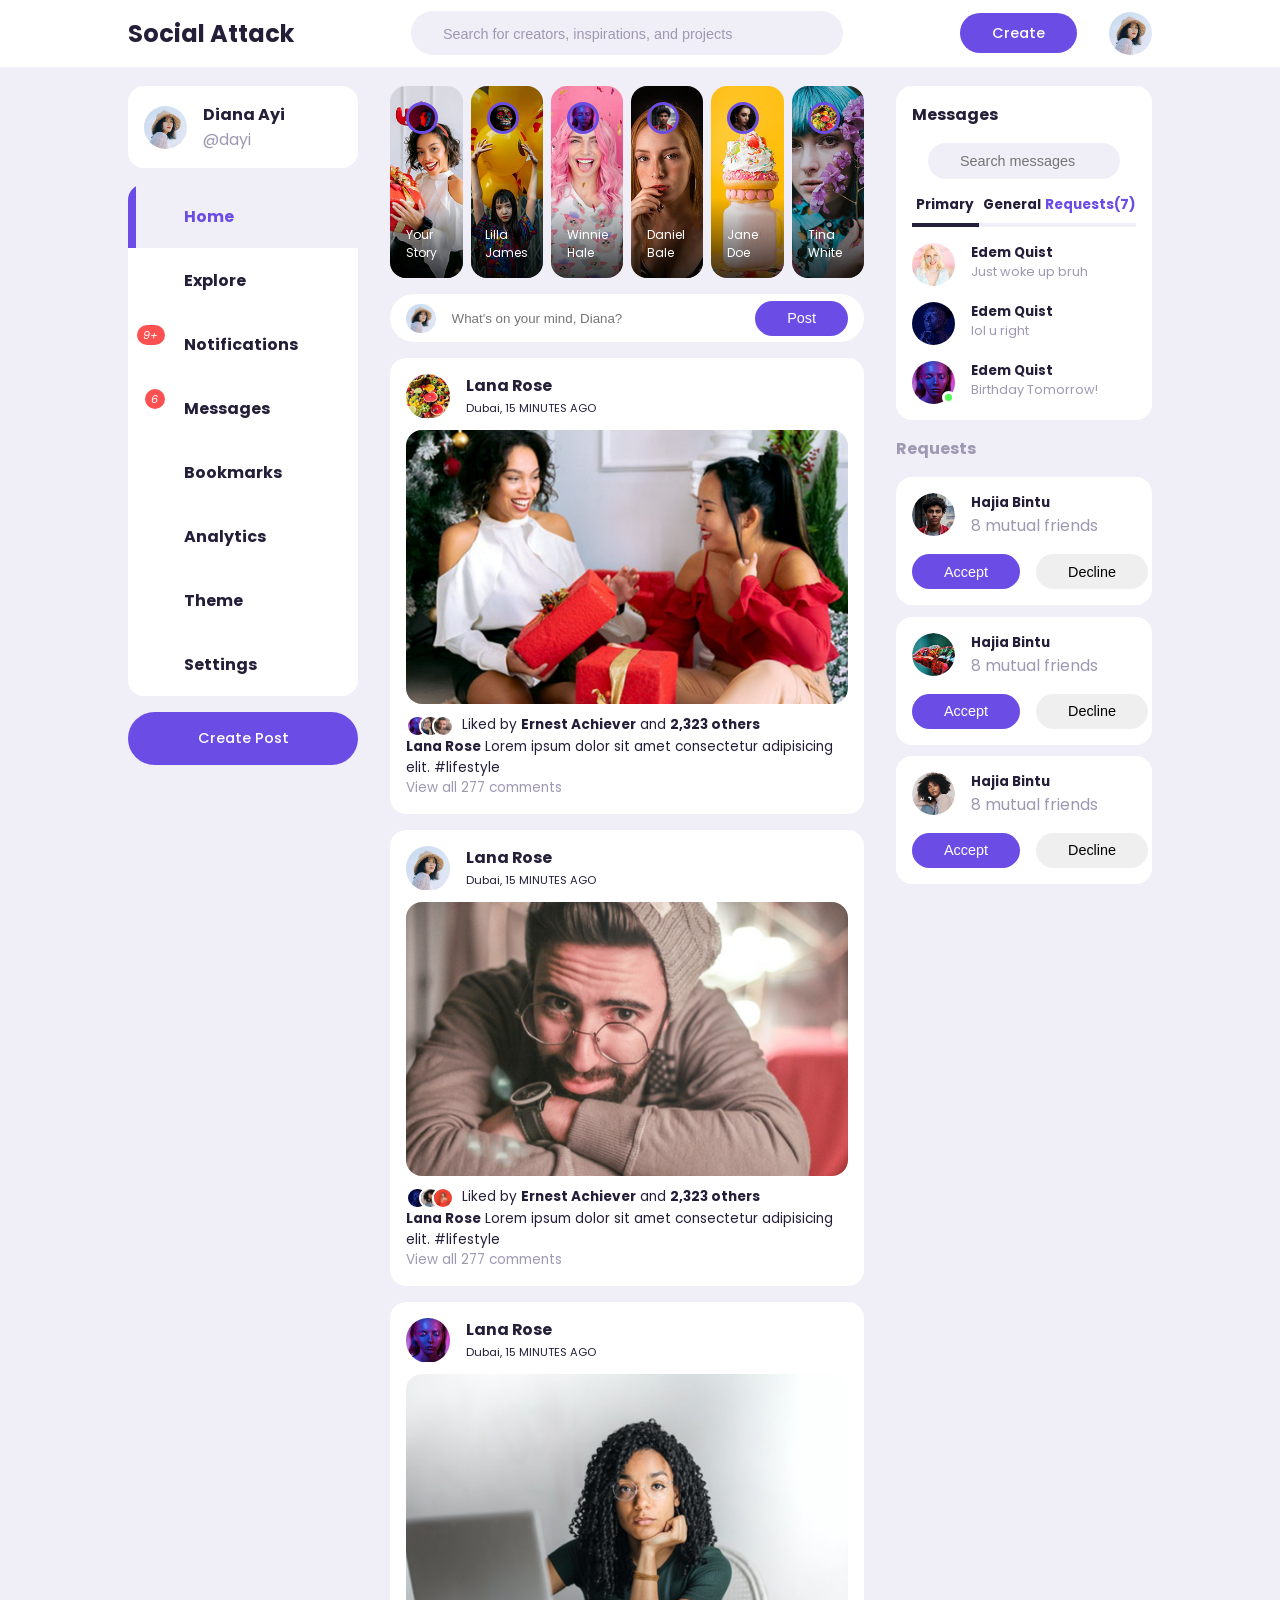
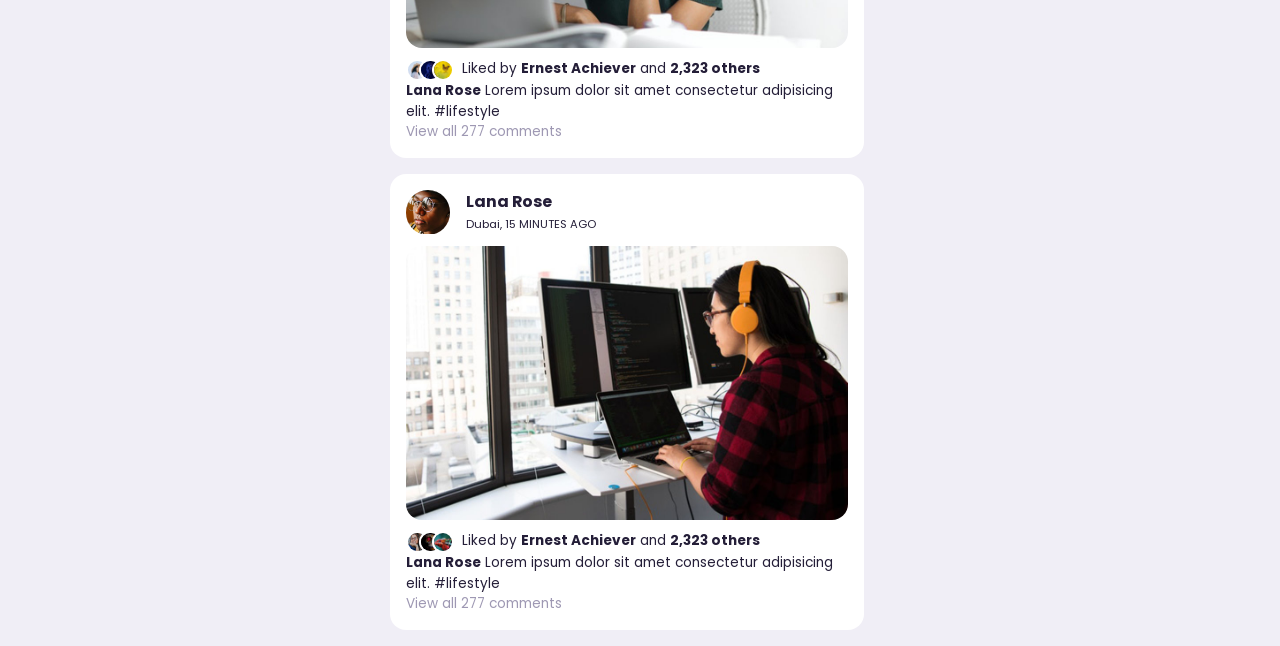
==== index.html @ d5c1ec06 "first commit" ====
<!DOCTYPE html>
<html lang="en">
  <head>
    <meta charset="UTF-8" />
    <meta name="viewport" content="width=device-width, initial-scale=1.0" />
    <title>Social Attack</title>
    <!-- ICONSOUT CDN -->
    <link
      rel="stylesheet"
      href="https://unicons.iconscout.com/release/v2.1.6/css/unicons.css"
    />
    <!-- STYLESHEET -->
    <link rel="stylesheet" href="./style.css" />
  </head>
  <body>
    <nav>
      <div class="container">
        <h2 class="log">Social Attack</h2>
        <div class="search-bar">
          <i class="uil uil-search"></i>
          <input
            type="search"
            placeholder="Search for creators, inspirations, and projects"
          />
        </div>
        <div class="create">
          <label class="btn btn-primary" for="create-post">Create</label>
          <div class="profile-photo">
            <img src="./images/profile-1.jpg" />
          </div>
        </div>
      </div>
    </nav>

    <!--------------------- MAIN ----------------------->
    <main>
      <div class="container">
        <!--------------------- LEFT ----------------------->
        <div class="left">
          <a class="profile">
            <div class="profile-photo">
              <img src="./images/profile-1.jpg" />
            </div>
            <div class="handle">
              <h4>Diana Ayi</h4>
              <p class="text-muted">@dayi</p>
            </div>
          </a>

          <!--------------------- SIDEBAR ----------------------->
          <div class="sidebar">
            <a class="menu-item active">
              <span><i class="uil uil-home"></i></span>
              <h3>Home</h3>
            </a>

            <a class="menu-item">
              <span><i class="uil uil-compass"></i></span>
              <h3>Explore</h3>
            </a>

            <a class="menu-item" id="notifications">
              <span
                ><i class="uil uil-bell"
                  ><small class="notification-count">9+</small></i
                ></span
              >
              <h3>Notifications</h3>
              <!-- NOTIFICATION POPUP -->
              <div class="notifications-popup">
                <div>
                  <div class="profile-photo">
                    <img src="images/profile-2.jpg" />
                  </div>
                  <div class="notification-body">
                    <b>Keke Benjamin</b> accepted your friend request
                    <small class="text-muted">2 DAYS AGO</small>
                  </div>
                </div>
                <div>
                  <div class="profile-photo">
                    <img src="images/profile-3.jpg" />
                  </div>
                  <div class="notification-body">
                    <b>John Doe</b> commented on your post
                    <small class="text-muted">1 HOUR AGO</small>
                  </div>
                </div>
                <div>
                  <div class="profile-photo">
                    <img src="images/profile-4.jpg" />
                  </div>
                  <div class="notification-body">
                    <b>Mary Oppong</b> and <b>283 others </b> liked your post
                    <small class="text-muted">4 MINUTES AGO</small>
                  </div>
                </div>
                <div>
                  <div class="profile-photo">
                    <img src="images/profile-5.jpg" />
                  </div>
                  <div class="notification-body">
                    <b>Doris Y. Lartey</b> commented on a post you are tagged
                    <small class="text-muted">1 HOUR AGO</small>
                  </div>
                </div>
                <div>
                  <div class="profile-photo">
                    <img src="images/profile-6.jpg" />
                  </div>
                  <div class="notification-body">
                    <b>Donald Trump</b> commented on a post you are tagged
                    <small class="text-muted">1 HOUR AGO</small>
                  </div>
                </div>
                <div>
                  <div class="profile-photo">
                    <img src="images/profile-7.jpg" />
                  </div>
                  <div class="notification-body">
                    <b>Kane Doe</b> commented on your post
                    <small class="text-muted">1 HOUR AGO</small>
                  </div>
                </div>
              </div>
              <!-- END OF NOTIFICATION POPUP -->
            </a>

            <a class="menu-item" id="messages-notifications">
              <span
                ><i class="uil uil-envelope-alt"
                  ><small class="notification-count">6</small></i
                ></span
              >
              <h3>Messages</h3>
            </a>

            <a class="menu-item">
              <span><i class="uil uil-bookmark"></i></span>
              <h3>Bookmarks</h3>
            </a>

            <a class="menu-item">
              <span><i class="uil uil-chart-line"></i></span>
              <h3>Analytics</h3>
            </a>

            <a class="menu-item">
              <span><i class="uil uil-palette"></i></span>
              <h3>Theme</h3>
            </a>

            <a class="menu-item">
              <span><i class="uil uil-setting"></i></span>
              <h3>Settings</h3>
            </a>
          </div>
          <!--------------------- END OF SIDEBAR ----------------------->
          <label for="create-post" class="btn btn-primary">Create Post</label>
        </div>
        <!--------------------- END OF LEFT ----------------------->

        <!--------------------- MIDDLE ----------------------->
        <div class="middle">
          <!--------------------- STORIES ----------------------->
          <div class="stories">
            <div class="story">
              <div class="profile-photo">
                <img src="./images/profile-8.jpg" />
              </div>
              <p class="name">Your Story</p>
            </div>
            <div class="story">
              <div class="profile-photo">
                <img src="./images/profile-9.jpg" />
              </div>
              <p class="name">Lilla James</p>
            </div>
            <div class="story">
              <div class="profile-photo">
                <img src="./images/profile-10.jpg" />
              </div>
              <p class="name">Winnie Hale</p>
            </div>
            <div class="story">
              <div class="profile-photo">
                <img src="./images/profile-11.jpg" />
              </div>
              <p class="name">Daniel Bale</p>
            </div>
            <div class="story">
              <div class="profile-photo">
                <img src="./images/profile-12.jpg" />
              </div>
              <p class="name">Jane Doe</p>
            </div>
            <div class="story">
              <div class="profile-photo">
                <img src="./images/profile-13.jpg" />
              </div>
              <p class="name">Tina White</p>
            </div>
          </div>
          <!--------------------- END OF STORIES ----------------------->
          <form class="create-post">
            <div class="profile-photo">
              <img src="./images/profile-1.jpg" />
            </div>
            <input
              type="text"
              placeholder="What's on your mind, Diana?"
              id="create-post"
            />
            <input type="submit" value="Post" class="btn btn-primary" />
          </form>

          <!--------------------- FEEDS ----------------------->
          <div class="feeds">
            <!--------------------- FEED 1 ----------------------->
            <div class="feed">
              <div class="head">
                <div class="user">
                  <div class="profile-photo">
                    <img src="./images/profile-13.jpg" />
                  </div>
                  <div class="ingo">
                    <h3>Lana Rose</h3>
                    <small>Dubai, 15 MINUTES AGO</small>
                  </div>
                </div>
                <span class="edit">
                  <i class="uil uil-ellipsis-h"></i>
                </span>
              </div>
              <div class="photo">
                <img src="./images/feed-1.jpg" />
              </div>
              <div class="action-button">
                <div class="interaction-buttons">
                  <span><i class="uil uil-heart"></i></span>
                  <span><i class="uil uil-comment-dots"></i></span>
                  <span><i class="uil uil-share-alt"></i></span>
                </div>
                <div class="bookmark">
                  <span><i class="uil uil-bookmark-full"></i></span>
                </div>
              </div>
              <div class="liked-by">
                <span><img src="./images/profile-10.jpg" /></span>
                <span><img src="./images/profile-4.jpg" /></span>
                <span><img src="./images/profile-15.jpg" /></span>
                <p>Liked by <b>Ernest Achiever</b> and <b>2,323 others</b></p>
              </div>
              <div class="caption">
                <p>
                  <b>Lana Rose</b> Lorem ipsum dolor sit amet consectetur
                  adipisicing elit. <span class="harsh-tag">#lifestyle</span>
                </p>
              </div>
              <div class="comments text-muted">View all 277 comments</div>
            </div>
            <!--------------------- END OF FEED ----------------------->
            <!--------------------- FEED 2 ----------------------->
            <div class="feed">
              <div class="head">
                <div class="user">
                  <div class="profile-photo">
                    <img src="./images/profile-1.jpg" />
                  </div>
                  <div class="ingo">
                    <h3>Lana Rose</h3>
                    <small>Dubai, 15 MINUTES AGO</small>
                  </div>
                </div>
                <span class="edit">
                  <i class="uil uil-ellipsis-h"></i>
                </span>
              </div>
              <div class="photo">
                <img src="./images/feed-2.jpg" />
              </div>
              <div class="action-button">
                <div class="interaction-buttons">
                  <span><i class="uil uil-heart"></i></span>
                  <span><i class="uil uil-comment-dots"></i></span>
                  <span><i class="uil uil-share-alt"></i></span>
                </div>
                <div class="bookmark">
                  <span><i class="uil uil-bookmark-full"></i></span>
                </div>
              </div>
              <div class="liked-by">
                <span><img src="./images/profile-7.jpg" /></span>
                <span><img src="./images/profile-3.jpg" /></span>
                <span><img src="./images/profile-5.jpg" /></span>
                <p>Liked by <b>Ernest Achiever</b> and <b>2,323 others</b></p>
              </div>
              <div class="caption">
                <p>
                  <b>Lana Rose</b> Lorem ipsum dolor sit amet consectetur
                  adipisicing elit. <span class="harsh-tag">#lifestyle</span>
                </p>
              </div>
              <div class="comments text-muted">View all 277 comments</div>
            </div>
            <!--------------------- END OF FEED ----------------------->
            <!--------------------- FEED 3 ----------------------->
            <div class="feed">
              <div class="head">
                <div class="user">
                  <div class="profile-photo">
                    <img src="./images/profile-10.jpg" />
                  </div>
                  <div class="ingo">
                    <h3>Lana Rose</h3>
                    <small>Dubai, 15 MINUTES AGO</small>
                  </div>
                </div>
                <span class="edit">
                  <i class="uil uil-ellipsis-h"></i>
                </span>
              </div>
              <div class="photo">
                <img src="./images/feed-7.jpg" />
              </div>
              <div class="action-button">
                <div class="interaction-buttons">
                  <span><i class="uil uil-heart"></i></span>
                  <span><i class="uil uil-comment-dots"></i></span>
                  <span><i class="uil uil-share-alt"></i></span>
                </div>
                <div class="bookmark">
                  <span><i class="uil uil-bookmark-full"></i></span>
                </div>
              </div>
              <div class="liked-by">
                <span><img src="./images/profile-1.jpg" /></span>
                <span><img src="./images/profile-7.jpg" /></span>
                <span><img src="./images/profile-14.jpg" /></span>
                <p>Liked by <b>Ernest Achiever</b> and <b>2,323 others</b></p>
              </div>
              <div class="caption">
                <p>
                  <b>Lana Rose</b> Lorem ipsum dolor sit amet consectetur
                  adipisicing elit. <span class="harsh-tag">#lifestyle</span>
                </p>
              </div>
              <div class="comments text-muted">View all 277 comments</div>
            </div>
            <!--------------------- END OF FEED ----------------------->
            <!--------------------- FEED 4 ----------------------->
            <div class="feed">
              <div class="head">
                <div class="user">
                  <div class="profile-photo">
                    <img src="./images/profile-18.jpg" />
                  </div>
                  <div class="ingo">
                    <h3>Lana Rose</h3>
                    <small>Dubai, 15 MINUTES AGO</small>
                  </div>
                </div>
                <span class="edit">
                  <i class="uil uil-ellipsis-h"></i>
                </span>
              </div>
              <div class="photo">
                <img src="./images/feed-6.jpg" />
              </div>
              <div class="action-button">
                <div class="interaction-buttons">
                  <span><i class="uil uil-heart"></i></span>
                  <span><i class="uil uil-comment-dots"></i></span>
                  <span><i class="uil uil-share-alt"></i></span>
                </div>
                <div class="bookmark">
                  <span><i class="uil uil-bookmark-full"></i></span>
                </div>
              </div>
              <div class="liked-by">
                <span><img src="./images/profile-4.jpg" /></span>
                <span><img src="./images/profile-9.jpg" /></span>
                <span><img src="./images/profile-19.jpg" /></span>
                <p>Liked by <b>Ernest Achiever</b> and <b>2,323 others</b></p>
              </div>
              <div class="caption">
                <p>
                  <b>Lana Rose</b> Lorem ipsum dolor sit amet consectetur
                  adipisicing elit. <span class="harsh-tag">#lifestyle</span>
                </p>
              </div>
              <div class="comments text-muted">View all 277 comments</div>
            </div>
            <!--------------------- END OF FEED ----------------------->
          </div>
        </div>

        <!--------------------- RIGHT ----------------------->
        <div class="right">
          <div class="messages">
            <div class="heading">
              <h4>Messages</h4>
              <i class="uil uil-edit"></i>
            </div>
            <!--------------------- SEARCH BAR ----------------------->
            <div class="search-bar">
              <i class="uil uil-search"></i>
              <input
                type="search"
                placeholder="Search messages"
                id="message-search"
              />
            </div>
            <!--------------------- MESSAGES CATEGORY ----------------------->
            <div class="category">
              <h6 class="active">Primary</h6>
              <h6>General</h6>
              <h6 class="message-requests">Requests(7)</h6>
            </div>
            <!--------------------- MESSAGE ----------------------->
            <div class="message">
              <div class="profile-photo">
                <img src="./images/profile-17.jpg" />
              </div>
              <div class="message-body">
                <h5>Edem Quist</h5>
                <p class="text-muted">Just woke up bruh</p>
              </div>
            </div>
            <!--------------------- MESSAGE ----------------------->
            <div class="message">
              <div class="profile-photo">
                <img src="./images/profile-7.jpg" />
              </div>
              <div class="message-body">
                <h5>Edem Quist</h5>
                <p class="text-muted">lol u right</p>
              </div>
            </div>
            <!--------------------- MESSAGE ----------------------->
            <div class="message">
              <div class="profile-photo">
                <img src="./images/profile-10.jpg" />
                <div class="active"></div>
              </div>
              <div class="message-body">
                <h5>Edem Quist</h5>
                <p class="text-muted">Birthday Tomorrow!</p>
              </div>
            </div>
          </div>
          <!--------------------- END OF MESSAGES ----------------------->
          <!--------------------- FRIEND REQUESTS ----------------------->
          <div class="friend-requests">
            <h4>Requests</h4>
            <div class="request">
              <div class="info">
                <div class="profile-photo">
                  <img src="./images/profile-11.jpg" alt="" />
                </div>
                <div>
                  <h5>Hajia Bintu</h5>
                  <p class="text-muted">8 mutual friends</p>
                </div>
              </div>
              <div class="action">
                <button class="btn btn-primary">Accept</button>
                <button class="btn">Decline</button>
              </div>
            </div>
            <div class="request">
              <div class="info">
                <div class="profile-photo">
                  <img src="./images/profile-19.jpg" alt="" />
                </div>
                <div>
                  <h5>Hajia Bintu</h5>
                  <p class="text-muted">8 mutual friends</p>
                </div>
              </div>
              <div class="action">
                <button class="btn btn-primary">Accept</button>
                <button class="btn">Decline</button>
              </div>
            </div>
            <div class="request">
              <div class="info">
                <div class="profile-photo">
                  <img src="./images/profile-3.jpg" alt="" />
                </div>
                <div>
                  <h5>Hajia Bintu</h5>
                  <p class="text-muted">8 mutual friends</p>
                </div>
              </div>
              <div class="action">
                <button class="btn btn-primary">Accept</button>
                <button class="btn">Decline</button>
              </div>
            </div>
          </div>
          <!--------------------- END OF FRIEND REQUESTS ----------------------->
        </div>
      </div>
    </main>
    <!--------------------- THEME CUSTOMIZATION ----------------------->
    <div class="customize-theme">
      <div class="card">
        <h2>Customize your view</h2>
        <p>Manage your font size, colour and background.</p>
        <!--------------------- FONT SIZES ----------------------->
        <div class="font-size">
          <h4>Font Size</h4>
          <div>
            <h6>Aa</h6>
            <div class="choose-size">
              <span class="font-size-1"></span>
              <span class="font-size-2 active"></span>
              <span class="font-size-3"></span>
              <span class="font-size-4"></span>
              <span class="font-size-5"></span>
            </div>
            <h3>Aa</h3>
          </div>
        </div>

        <!--------------------- PRIMARY COLORS ----------------------->
        <div class="color">
          <h4>Color</h4>
          <div class="choose-color">
            <span class="color-1 active"></span>
            <span class="color-2"></span>
            <span class="color-3"></span>
            <span class="color-4"></span>
            <span class="color-5"></span>
          </div>
        </div>

        <!--------------------- BACKGROUND COLORS ----------------------->
        <div class="background">
          <h4>Background</h4>
          <div class="choose-bg">
            <div class="bg-1 active">
              <span></span>
              <h5 for="bg-1">Light</h5>
            </div>
            <div class="bg-2">
              <span></span>
              <h5 for="bg-2">Dim</h5>
            </div>
            <div class="bg-3">
              <span></span>
              <h5 for="bg-3">Lights out</h5>
            </div>
          </div>
        </div>
      </div>
    </div>
  </body>
</html>
---- style.css ----
@import url('https://fonts.googleapis.com/css2?family=Poppins:wght@300;400;500;600&display=swap');

:root{
    --color-white: hsl(252, 30%, 100%);
    --color-light: hsl(252, 30%, 95%);
    --color-gray: hsl(252, 15%, 65%);
    --color-primary: hsl(252, 75%, 60%);
    --color-secondary: hsl(252, 100%, 90%);
    --color-success: hsl(120, 95%, 65%);
    --color-danger: hsl(0, 95%, 65%);
    --color-dark: hsl(252, 30%, 17%);
    --color-black: hsl(252, 30%, 10%);
    
    --border-radius: 2rem;
    --card-border-radius: 1rem;
    --btn-padding: 0.6rem 2rem;
    --search-padding: 0.6rem 1rem;
    --card-padding: 1rem;

    --sticky-top-left: 5.4rem;
    --sticky-top-right: -18rem;
}

*,
*::before,
*::after {
    margin: 0;
    padding: 0;
    outline: 0;
    box-sizing: border-box;
    text-decoration: none;
    list-style: none;
    border: none;
}

body{
    font-family: "Poppins", sans-serif;
    color: var(--color-dark);
    background-color: var(--color-light);
    overflow-x: hidden;
}

/* GENERAL STYLES*/
.container {
    width: 80%;
    margin: 0 auto;
}

.profile-photo {
    width: 2.7rem;
    aspect-ratio: 1/1;
    border-radius: 50%;
    overflow: hidden;
}

img {
    display: block;
    width: 100%;
}

.btn {
    display: inline-block;
    padding: var(--btn-padding);
    font-weight: 500;
    border-radius: var(--border-radius);
    cursor: pointer;
    transition: all 300ms ease;
    font-size: 0.9rem;
}

.btn:hover {
    opacity: 0.8;
}

.btn-primary {
    background: var(--color-primary);
    color: white;
}

.text-bold {
    font-weight: 500;
}

.text-muted {
    color: var(--color-gray);
}


/*=========== NAVBAR ===========*/
nav {
    width: 100%;
    background: var(--color-white);
    padding: 0.7rem 0;
    position: fixed;
    top: 0;
    z-index: 10;
}

nav .container {
    display: flex;
    align-items: center;
    justify-content: space-between;
}

.search-bar {
    background: var(--color-light);
    border-radius: var(--border-radius);
    padding: var(--search-padding);
}

.search-bar input[type="search"] {
    background: transparent;
    width: 30vw;
    margin-left: 1rem;
    font-size: 0.9rem;
    color: var(--color-dark);
}

nav .search-bar input[type="search"]::placeholder {
    color: var(--color-gray);
}

nav .create {
    display: flex;
    align-items: center;
    gap: 2rem;
}

/*=========== MAIN ===========*/
main {
    position: relative;
    top: 5.4rem;
}

main .container {
    display: grid;
    grid-template-columns: 18vw auto 20vw;
    column-gap: 2rem;
    position: relative;
}

/*=========== LEFT ===========*/
main .container .left {
    height: max-content;
    position: sticky;
    top: var(--sticky-top-left);
}

main .container .left .profile {
    padding: var(--card-padding);
    background: var(--color-white);
    border-radius: var(--card-border-radius);
    display: flex;
    align-items: center;
    column-gap: 1rem;
    width: 100%;
}

/*=========== SIDEBAR ===========*/
.left .sidebar {
    margin-top: 1rem;
    background: var(--color-white);
    border-radius: var(--card-border-radius);
}

.left .sidebar .menu-item {
    display: flex;
    align-items: center;
    height: 4rem;
    cursor: pointer;
    transition: all 300ms ease;
    position: relative;
}

.left .sidebar .menu-item:hover {
    background: var(--color-light);
}

.left .sidebar i {
    font-size: 1.4rem;
    color: var(--color-gray);
    margin-left: 2rem;
    position: relative;
}

.left .sidebar i .notification-count {
    background: var(--color-danger);
    color: white;
    font-size: 0.7rem;
    width: fit-content;
    border-radius: 0.8rem;
    padding: 0.1rem 0.4rem;
    position: absolute;
    top: -0.2rem;
    right: -0.3rem;
}

.left .sidebar h3 {
    margin-left: 1.5rem;
    font-size: 1rem;
}

.left .sidebar .active {
    background: var(--color-light);
}

.left .sidebar .active i,
.left .sidebar .active h3 {
    color: var(--color-primary);
}

.left .sidebar .active::before {
    content: "";
    display: block;
    width: 0.5rem;
    height: 100%;
    position: absolute;
    background: var(--color-primary);
}

.left .sidebar .menu-item:first-child.active {
    border-top-left-radius: var(--card-border-radius);
    overflow: hidden;
}

.left .sidebar .menu-item:last-child.active {
    border-bottom-left-radius: var(--card-border-radius);
    overflow: hidden;
}

.left .btn {
    margin-top: 1rem;
    width: 100%;
    text-align: center;
    padding: 1rem 0;
}

/*=========== NOTIFICATION POPUP ===========*/

.left .notifications-popup {
    position: absolute;
    top: 0;
    left: 110%;
    width: 30rem;
    background: var(--color-white);
    border-radius: var(--card-border-radius);
    padding: var(--card-padding);
    box-shadow: 0 0 2rem hsl(var(--color-primary), 75%, 60%, 25%);
    z-index: 8;
    display: none;
}

.left .notifications-popup::before {
    content: "";
    width: 1.2rem;
    height: 1.2rem;
    display: block;
    background: var(--color-white);
    position: absolute;
    left: -0.6rem;
    transform: rotate(45deg);
}

.left .notifications-popup > div {
    display: flex;
    align-items: start;
    gap: 1rem;
    margin-bottom: 1rem;
}

.left .notifications-popup small {
    display: block;
}

/*=========== MIDDLE ===========*/
.middle .stories {
    display: flex;
    justify-content: space-between;
    height: 12rem;
    gap: 0.5rem;
}

.middle .stories .story {
    padding: var(--card-padding);
    border-radius: var(--card-border-radius);
    display: flex;
    flex-direction: column;
    justify-content: space-between;
    align-items: center;
    color: white;
    font-size: 0.75rem;
    width: 100%;
    position: relative;
    overflow: hidden;
}

.middle .stories .story::before {
    content: "";
    display: block;
    width: 100%;
    height: 5rem;
    background: linear-gradient(transparent,rgba(0, 0, 0, 0.75));
    position: absolute;
    bottom: 0;
}

.middle .stories .story .name {
    z-index: 2;
}

.middle .stories .story:nth-child(1) {
    background: url("./images/story-1.jpg")
    no-repeat center center/cover;
}

.middle .stories .story:nth-child(2) {
    background: url("./images/story-2.jpg")
    no-repeat center center/cover;
}

.middle .stories .story:nth-child(3) {
    background: url("./images/story-3.jpg")
    no-repeat center center/cover;
}

.middle .stories .story:nth-child(4) {
    background: url("./images/story-4.jpg")
    no-repeat center center/cover;
}

.middle .stories .story:nth-child(5) {
    background: url("./images/story-5.jpg")
    no-repeat center center/cover;
}

.middle .stories .story:nth-child(6) {
    background: url("./images/story-6.jpg")
    no-repeat center center/cover;
}

.middle .story .profile-photo {
    width: 2rem;
    height: 2rem;
    align-self: start;
    border: 3px solid var(--color-primary);
}

.middle .create-post {
    width: 100%;
    display: flex;
    align-items: center;
    justify-content: space-between;
    margin-top: 1rem;
    background: var(--color-white);
    padding: 0.4rem var(--card-padding);
    border-radius: var(--border-radius);
}

.middle .create-post input[type = "text"] {
    justify-self: start;
    width: 100%;
    padding-left: 1rem;
    background: transparent;
    color: var(--color-dark);
    margin-right: 1rem;
}

/*=========== FEEDS ===========*/
.middle .feeds .feed {
    background: var(--color-white);
    border-radius: var(--card-border-radius);
    padding: var(--card-padding);
    margin: 1rem 0;
    font-size: 0.85rem;
    line-height: 1.5;
}

.middle .feed .head {
    display: flex;
    justify-content: space-between;
}

.middle .feed .user {
    display: flex;
    gap: 1rem;
}

.middle .feed .photo {
    border-radius: var(--card-border-radius);
    overflow: hidden;
    margin: 0.7rem 0;
}

.middle .feed .action-buttons {
    display: flex;
    justify-content: space-between;
    align-items: center;
    font-size: 1.4rem;
    margin: 0.6rem;
}

.middle .liked-by {
    display: flex;
}

.middle .liked-by span {
    width: 1.4rem;
    height: 1.4rem;
    display: block;
    border-radius: 50%;
    overflow: hidden;
    border: 2px solid var(--color-white);
    margin-left: -0.6rem;
}

.middle .liked-by span:first-child {
    margin: 0;
}

.middle .liked-by p {
    margin-left: 0.5rem;
}


/*=========== RIGHT ===========*/
main .container .right {
    height: max-content;
    position: sticky;
    top: var(--sticky-top-right);
    bottom: 0;
}

.right .messages {
    background: var(--color-white);
    border-radius: var(--card-border-radius);
    padding: var(--card-padding);
}

.right .messages .heading {
    display: flex;
    align-items: center;
    justify-content: space-between;
    margin-bottom: 1rem;
}

.right .messages i {
    font-size: 1.4rem;
}

.right .messages .search-bar {
    display: flex;
    margin: 1rem;
}

.right .messages .category {
    display: flex;
    justify-content: space-between;
    margin-bottom: 1rem;
}

.right .messages .category h6 {
    width: 100%;
    text-align: center;
    border-bottom: 4px solid var(--color-light);
    padding-bottom: 0.5rem;
    font-size: 0.85rem;
}

.right .messages .category .active {
    border-color: var(--color-dark);
}

.right .messages .message-requests {
    color: var(--color-primary);
}

.right .messages .message {
    display: flex;
    gap: 1rem;
    margin-bottom: 1rem;
    align-self: start;
}

.right .message .profile-photo {
    position: relative;
    overflow: visible;
}

.right .profile-photo img {
    border-radius: 50%;
}

.right .messages .message:last-child {
    margin: 0;
}

.right .messages .message p {
    font-size: 0.8rem;
}

.right .messages .message .profile-photo .active {
    width: 0.8rem;
    height: 0.8rem;
    border-radius: 50%;
    border: 3px solid var(--color-white);
    background: var(--color-success);
    position: absolute;
    bottom: 0;
    right: 0;
}

/*=========== FRIED REQUESTS ===========*/
.right .friend-requests {
    margin-top: 1rem;
}

.right .friend-requests h4 {
    color: var(--color-gray);
    margin: 1rem 0;
}

.right .request {
    background: var(--color-white);
    padding: var(--card-padding);
    border-radius: var(--card-border-radius);
    margin-bottom: 0.7rem;
}

.right .request .info {
    display: flex;
    gap: 1rem;
    margin-bottom: 1rem;
}

.right .request .action {
    display: flex;
    gap: 1rem;
}

/*=========== THEME CUSTOMIZATION ===========*/
.customize-theme {
    background: rgba(255, 255, 255, 0.5);
    width: 100vw;
    height: 100vh;
    position: fixed;
    top: 0;
    left: 0;
    z-index: 100;
    text-align: center;
    display: grid;
    place-items: center;
    font-size: 0.9rem;
    display: none;
}

.customize-theme .card {
    background: var(--color-white);
    padding: 3rem;
    border-radius: var(--card-border-radius);
    width: 50%;
}

/*=========== FONT SIZE ===========*/
.customize-theme .font-size {
    margin-top: 5rem;
}

.customize-theme .font-size > div{
    display: flex;
    justify-content: space-between;
    align-items: center;
    background: var(--color-light);
    padding: var(--search-padding);
    border-radius: var(--card-border-radius);
}

.customize-theme .choose-size {
    background: var(--color-secondary);
    height: 0.3rem;
    width: 100%;
    margin: 0 1rem;
    display: flex;
    justify-content: space-between;
    align-items: center;
}

.customize-theme .choose-size span {
    width: 1rem;
    height: 1rem;
    background: var(--color-secondary);
    border-radius: 50%;
    cursor: pointer;
}

.customize-theme .choose-size span.active {
    background: var(--color-primary);
}

/*=========== FONT SIZE ===========*/
.customize-theme .color {
    margin-top: 2rem;
}

.customize-theme .choose-color {
    background: var(--color-light);
    padding: var(--search-padding);
    border-radius: var(--card-border-radius);
    display: flex;
    align-items: center;
    justify-content: space-between;
}

.customize-theme .choose-color span {
    width: 2.2rem;
    height: 2.2rem;
    border-radius: 50%;
}

.customize-theme .choose-color span:nth-child(1) {
    background: hsl(252, 75%, 60%);
}

.customize-theme .choose-color span:nth-child(2) {
    background: hsl(52, 75%, 60%);
}

.customize-theme .choose-color span:nth-child(3) {
    background: hsl(352, 75%, 60%);
}

.customize-theme .choose-color span:nth-child(4) {
    background: hsl(152, 75%, 60%);
}

.customize-theme .choose-color span:nth-child(5) {
    background: hsl(202, 75%, 60%);
}

.customize-theme .choose-color span.active {
    border: 5px solid white;
}

/*=========== BACKGROUND ===========*/
.customize-theme .background {
    margin-top: 2rem;
}

.customize-theme .choose-bg {
    display: flex;
    align-items: center;
    justify-content: space-between;
    gap: 1.5rem;
}

.customize-theme .choose-bg > div {
    padding: var(--card-padding);
    width: 100%;
    display: flex;
    align-items: center;
    font-size: 1rem;
    font-weight: bold;
    border-radius: 0.4rem;
    cursor: pointer;
}

.customize-theme .choose-bg > div.active {
    border: 2px solid var(--color-primary);
}

.customize-theme .choose-bg .bg-1 {
    background: white;
    color: black;
}

.customize-theme .choose-bg .bg-2 {
    background: hsl(252, 30%, 17%);
    color: white;
}

.customize-theme .choose-bg .bg-3 {
    background: hsl(252, 30%, 10%);
    color: white;
}

.customize-theme .choose-bg > div span {
    width: 2rem;
    height: 2rem;
    border: 2px solid var(--color-gray);
    border-radius: 50%;
    margin-right: 1rem;
}

/*=========== MEDIA QUERIES ===========*/
@media screen and (max-width:1200px){
    .container {
        width: 96%;
    }

    main .container {
        grid-template-columns: 5rem auto 30vw;
        gap: 1rem;
    }

    .left {
        width: 5rem;
        z-index: 5;
    }

    main .container .left .profile {
        display: none;
    }

    .sidebar h3 {
        display: none;
    }

    .left .btn {
        display: none;
    }
}

@media screen and (max-width:992px){
    nav .search-bar {
        display: none;
    }

    main .container {
        grid-template-columns: 0 auto 5rem;
        gap: 0;
    }

    main .container .left {
        grid-column: 3/4;
        position: fixed;
        bottom: 0;
        right: 0;
    }

    .left .notifications-popup {
        position: absolute;
        left: -20rem;
        width: 20rem;
    }

    .left .notifications-popup::before {
        display: absolute;
        top: 1.3rem;
        left: calc(20rem - 0.6rem);
        display: block;
    }

    main .container .middle {
        grid-column: 1/3;
    }

    main .container .right {
        display: none;
    }
}
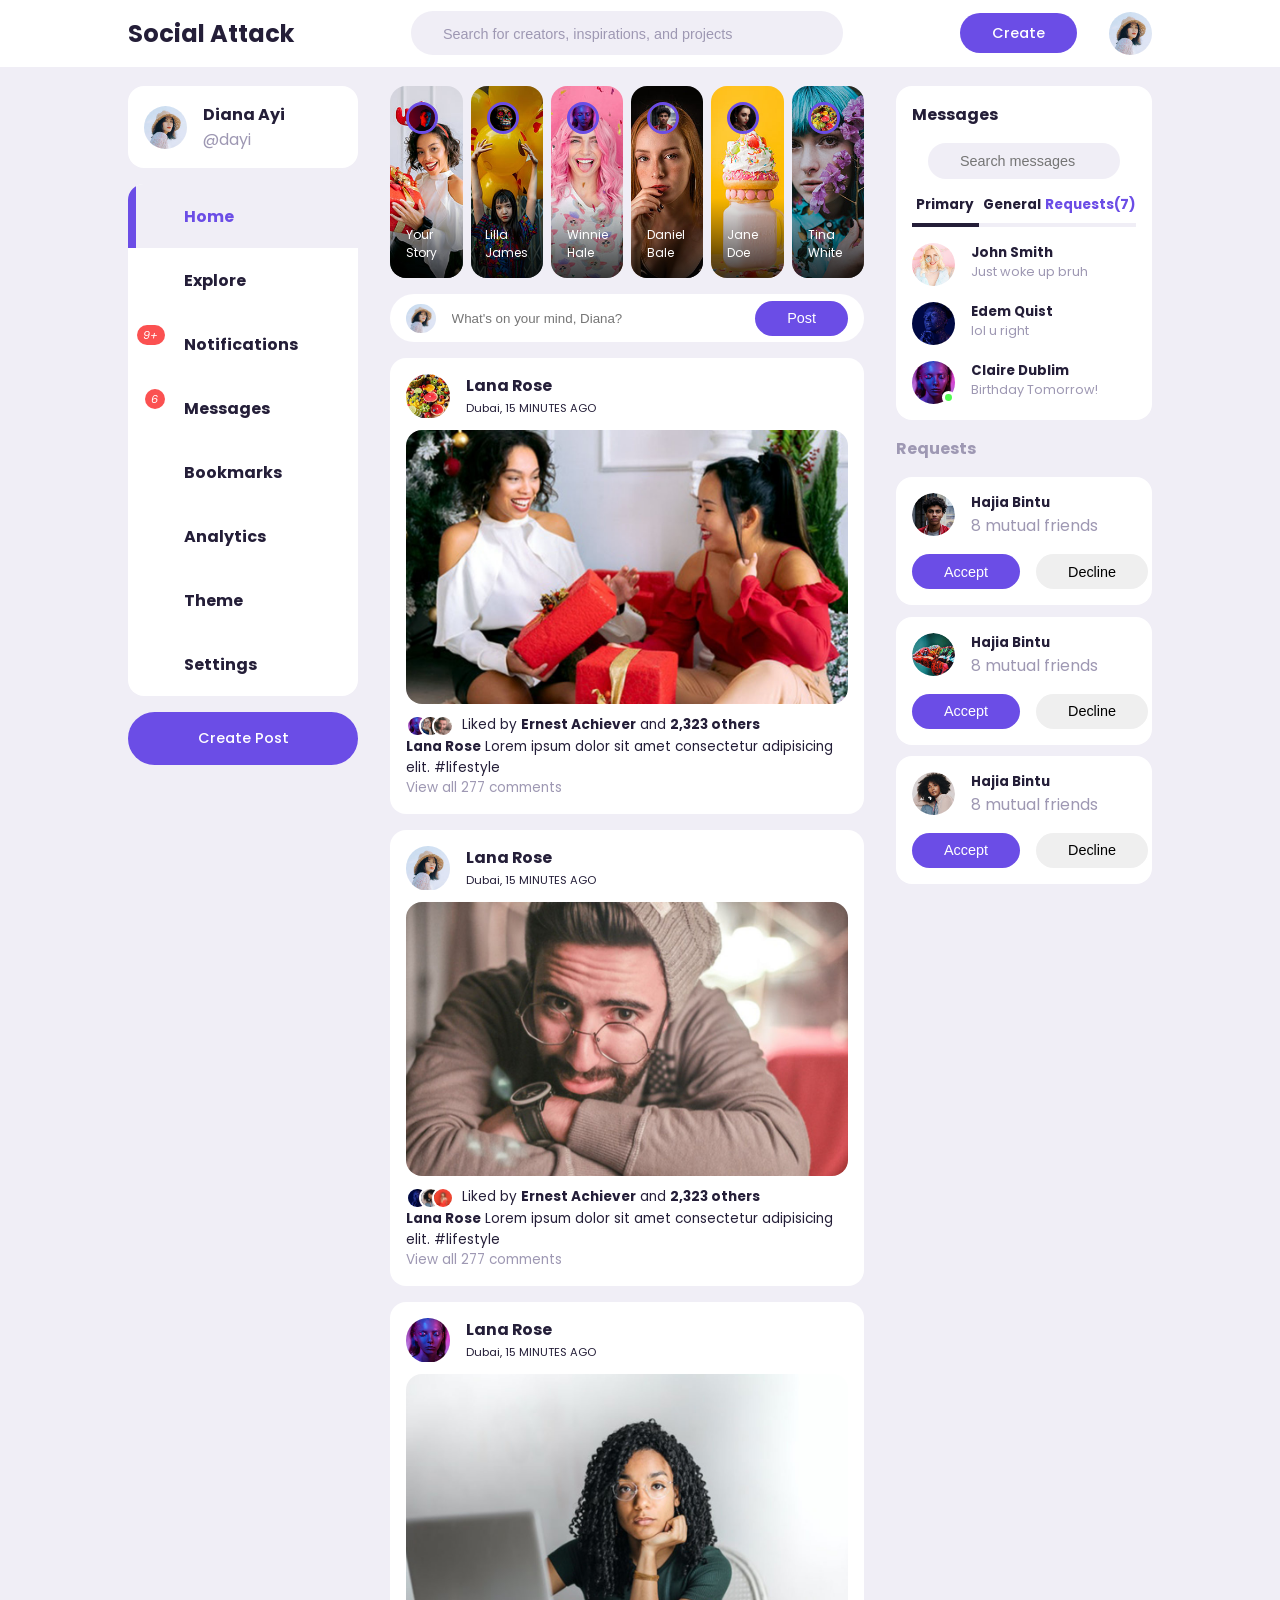
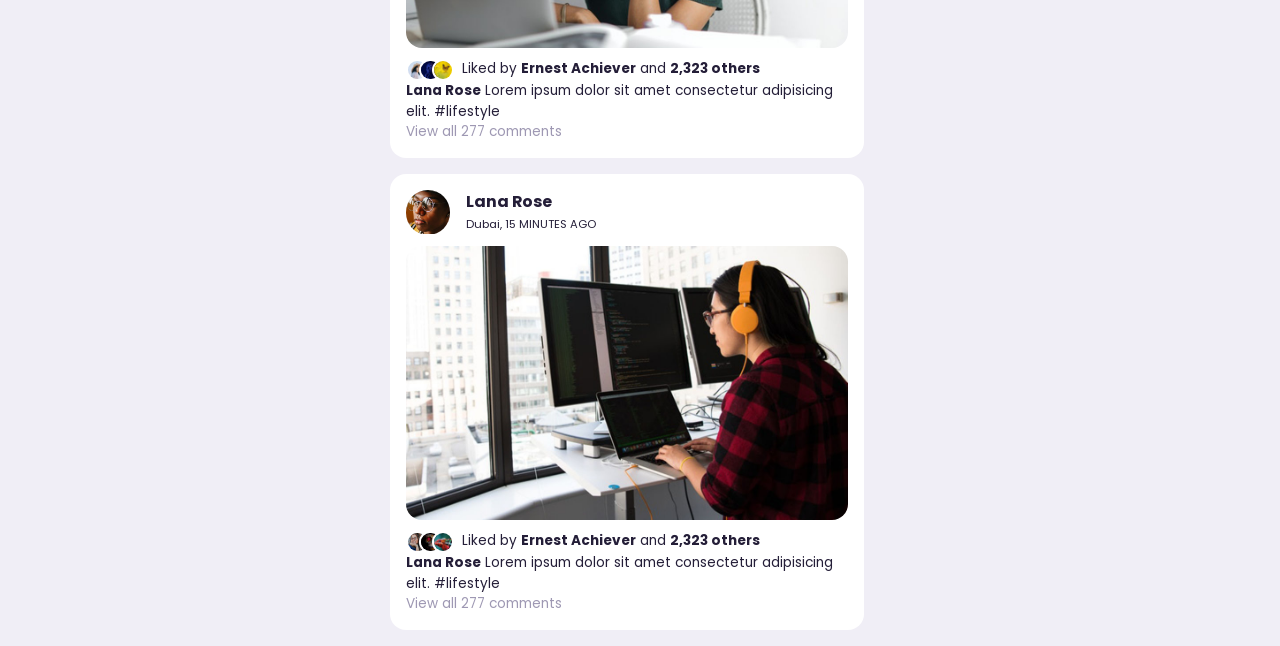
==== commit b624fb13: "Finished js and css" ====
--- a/index.html
+++ b/index.html
@@ -11,6 +11,7 @@
     />
     <!-- STYLESHEET -->
     <link rel="stylesheet" href="./style.css" />
+    <script defer src="./index.js"></script>
   </head>
   <body>
     <nav>
@@ -145,7 +146,7 @@
               <h3>Analytics</h3>
             </a>
 
-            <a class="menu-item">
+            <a class="menu-item" id="theme">
               <span><i class="uil uil-palette"></i></span>
               <h3>Theme</h3>
             </a>
@@ -423,7 +424,7 @@
                 <img src="./images/profile-17.jpg" />
               </div>
               <div class="message-body">
-                <h5>Edem Quist</h5>
+                <h5>John Smith</h5>
                 <p class="text-muted">Just woke up bruh</p>
               </div>
             </div>
@@ -444,7 +445,7 @@
                 <div class="active"></div>
               </div>
               <div class="message-body">
-                <h5>Edem Quist</h5>
+                <h5>Claire Dublim</h5>
                 <p class="text-muted">Birthday Tomorrow!</p>
               </div>
             </div>
--- a/style.css
+++ b/style.css
@@ -1,14 +1,19 @@
 @import url('https://fonts.googleapis.com/css2?family=Poppins:wght@300;400;500;600&display=swap');
 
 :root{
-    --color-white: hsl(252, 30%, 100%);
-    --color-light: hsl(252, 30%, 95%);
-    --color-gray: hsl(252, 15%, 65%);
-    --color-primary: hsl(252, 75%, 60%);
+    --primary-color-hue: 252;
+    --dark-color-lightness: 17%;
+    --light-color-lightness: 95%;
+    --white-color-lightness: 100%;
+
+    --color-white: hsl(252, 30%, var(--white-color-lightness));
+    --color-light: hsl(252, 30%, var(--light-color-lightness));
+    --color-gray: hsl(var(--primary-color-hue), 15%, 65%);
+    --color-primary: hsl(var(--primary-color-hue), 75%, 60%);
     --color-secondary: hsl(252, 100%, 90%);
     --color-success: hsl(120, 95%, 65%);
     --color-danger: hsl(0, 95%, 65%);
-    --color-dark: hsl(252, 30%, 17%);
+    --color-dark: hsl(252, 30%, var(--dark-color-lightness));
     --color-black: hsl(252, 30%, 10%);
     
     --border-radius: 2rem;
@@ -558,6 +563,7 @@
     padding: 3rem;
     border-radius: var(--card-border-radius);
     width: 50%;
+    box-shadow: 0 0 1rem var(--color-primary);
 }
 
 /*=========== FONT SIZE ===========*/
@@ -717,6 +723,10 @@
     .left .btn {
         display: none;
     }
+
+    .customize-theme .card {
+        width: 80vw;
+    }
 }
 
 @media screen and (max-width:992px){
@@ -756,4 +766,8 @@
     main .container .right {
         display: none;
     }
+
+    .customize-theme .card {
+        width: 92vw;
+    }
 }
